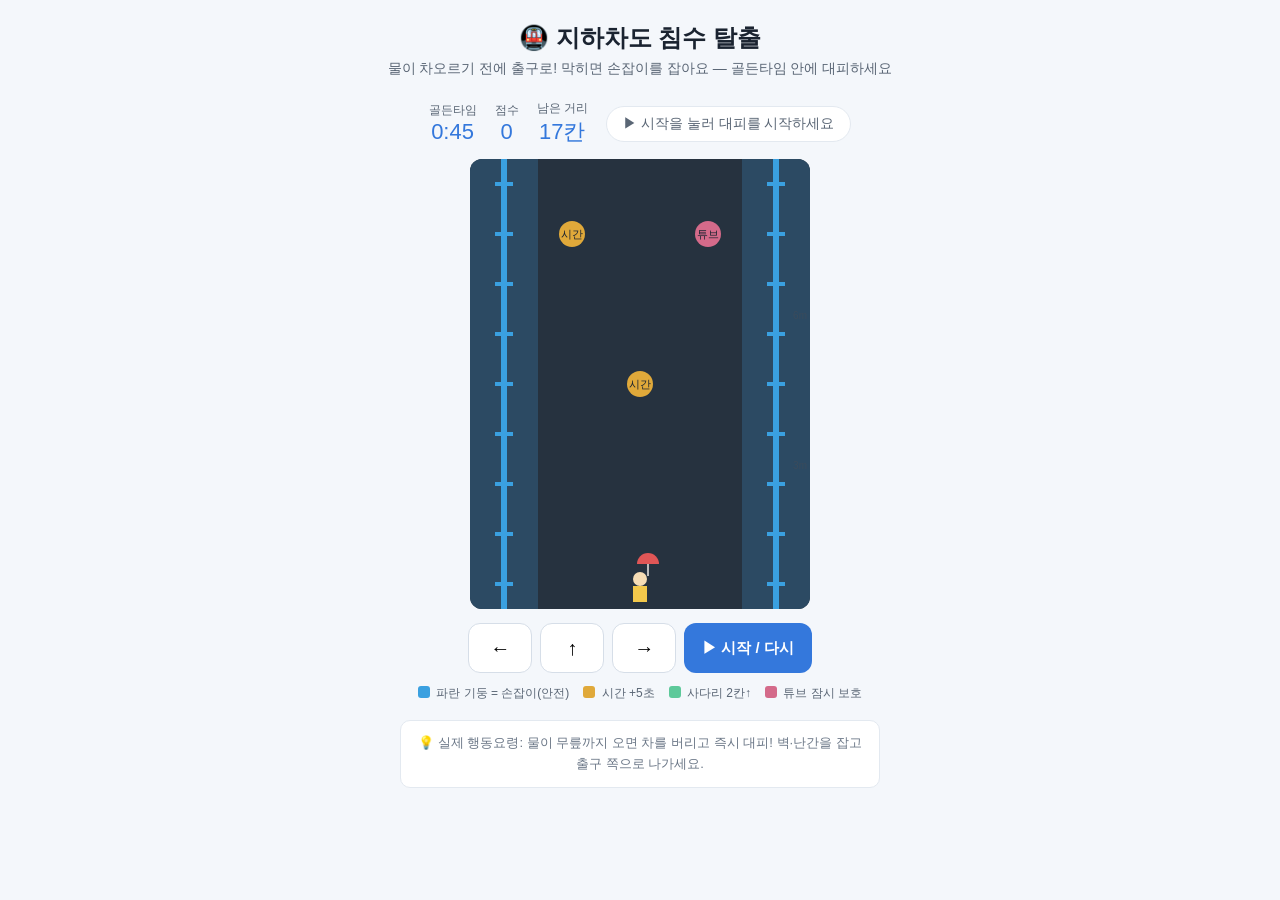
==== tunnel-escape-game/index.html @ 83df6b48 "ADD" ====
<!DOCTYPE html>
<html lang="ko">
<head>
  <meta charset="UTF-8" />
  <meta name="viewport" content="width=device-width, initial-scale=1.0" />
  <title>지하차도 침수 탈출 게임</title>
  <link rel="stylesheet" href="style.css" />
</head>
<body>
  <header>
    <h1>🚇 지하차도 침수 탈출</h1>
    <p class="subtitle">물이 차오르기 전에 출구로! 막히면 손잡이를 잡아요 — 골든타임 안에 대피하세요</p>
  </header>

  <div class="hud">
    <div class="stat"><span>골든타임</span><b id="timer">0:45</b></div>
    <div class="stat"><span>점수</span><b id="score">0</b></div>
    <div class="stat"><span>남은 거리</span><b id="dist">—</b></div>
    <div id="status" class="status">▶ 시작을 눌러 대피를 시작하세요</div>
  </div>

  <canvas id="game" width="340" height="450"></canvas>

  <div class="controls">
    <button id="left"  aria-label="왼쪽">←</button>
    <button id="up"    aria-label="앞으로">↑</button>
    <button id="right" aria-label="오른쪽">→</button>
    <button id="start" class="start">▶ 시작 / 다시</button>
  </div>

  <div class="legend">
    <span><i class="sw rail"></i> 파란 기둥 = 손잡이(안전)</span>
    <span><i class="sw time"></i> 시간 +5초</span>
    <span><i class="sw ladder"></i> 사다리 2칸↑</span>
    <span><i class="sw tube"></i> 튜브 잠시 보호</span>
  </div>

  <footer>
    <p>💡 실제 행동요령: 물이 무릎까지 오면 차를 버리고 즉시 대피! 벽·난간을 잡고 출구 쪽으로 나가세요.</p>
  </footer>

  <script src="game.js"></script>
</body>
</html>
---- tunnel-escape-game/style.css ----
/* =========================================================
   지하차도 침수 탈출 게임 — 스타일
   ========================================================= */
* { box-sizing: border-box; }
body {
  margin: 0;
  font-family: "Pretendard", -apple-system, "Segoe UI", sans-serif;
  background: #f4f7fb;
  color: #1a2330;
  text-align: center;
}

header { padding: 22px 20px 8px; }
header h1 { margin: 0; font-size: 24px; font-weight: 600; }
.subtitle { margin: 6px 0 0; color: #5a6675; font-size: 14px; }

.hud {
  display: flex;
  gap: 18px;
  justify-content: center;
  align-items: center;
  flex-wrap: wrap;
  margin: 14px 0 12px;
}
.stat { display: flex; flex-direction: column; }
.stat span { font-size: 12px; color: #5a6675; }
.stat b { font-size: 22px; font-weight: 500; color: #3478dc; }
.status {
  font-size: 14px;
  color: #5a6675;
  background: #fff;
  border: 1px solid #e3e9f0;
  border-radius: 999px;
  padding: 8px 16px;
}

canvas {
  display: block;
  margin: 0 auto;
  border-radius: 12px;
  background: #21303f;
  max-width: 100%;
  touch-action: manipulation;
}

.controls {
  display: flex;
  gap: 8px;
  justify-content: center;
  margin-top: 14px;
  flex-wrap: wrap;
}
.controls button {
  width: 64px;
  height: 50px;
  font-size: 20px;
  border: 1px solid #d6dee8;
  background: #fff;
  border-radius: 12px;
  cursor: pointer;
}
.controls button:active { transform: scale(0.96); }
.controls .start {
  width: auto;
  padding: 0 18px;
  font-size: 15px;
  font-weight: 600;
  color: #fff;
  background: #3478dc;
  border: none;
}

.legend {
  display: flex;
  gap: 14px;
  justify-content: center;
  flex-wrap: wrap;
  margin-top: 12px;
  font-size: 12px;
  color: #5a6675;
}
.legend i.sw {
  display: inline-block;
  width: 12px; height: 12px;
  border-radius: 3px;
  vertical-align: -1px;
  margin-right: 3px;
}
.sw.rail   { background: #3aa0e0; }
.sw.time   { background: #e0a93a; }
.sw.ladder { background: #5dc99a; }
.sw.tube   { background: #d46a8a; }

footer {
  margin: 18px auto 30px;
  max-width: 480px;
  padding: 12px 16px;
  font-size: 13px;
  color: #6b7787;
  background: #fff;
  border: 1px solid #e3e9f0;
  border-radius: 10px;
}
footer p { margin: 0; line-height: 1.6; }
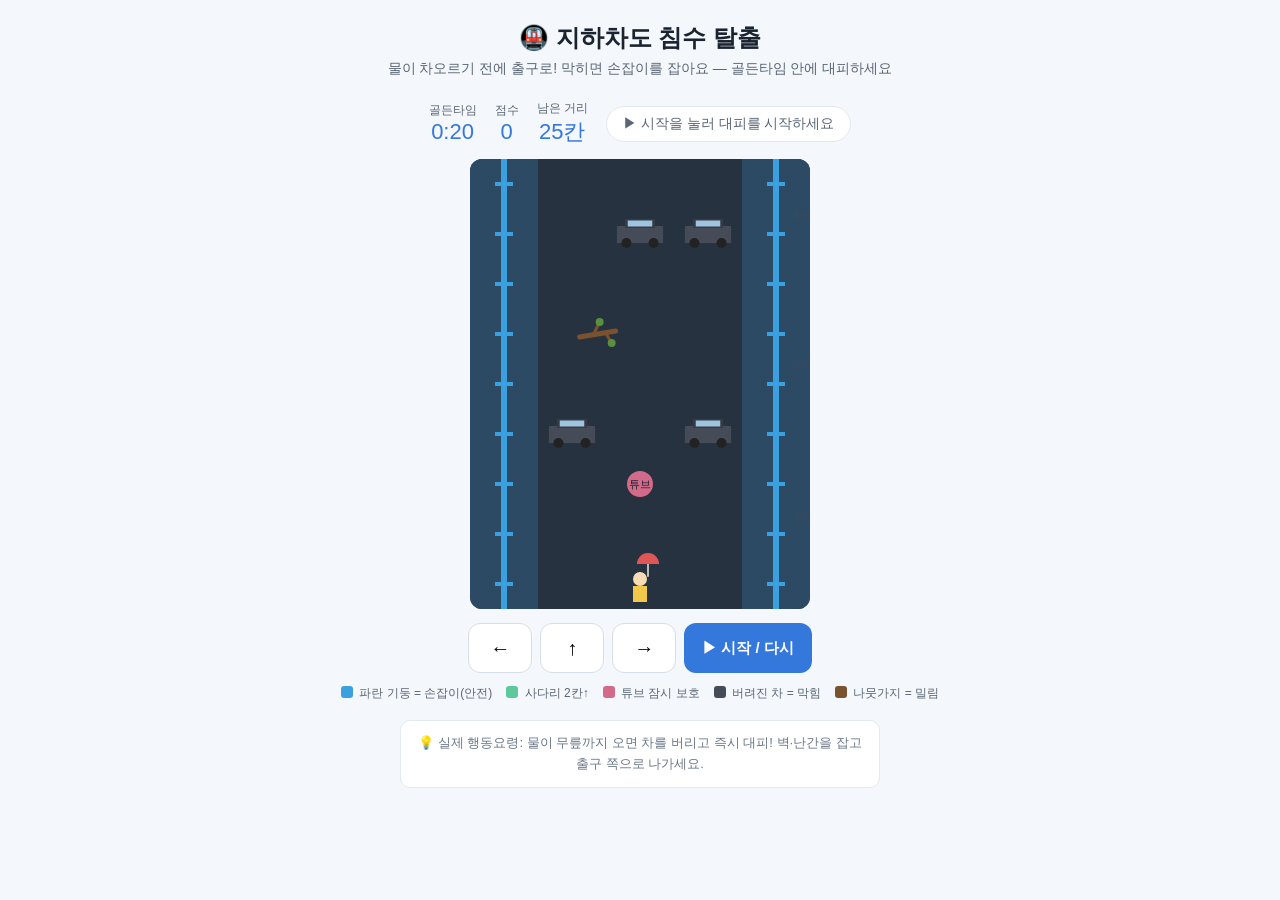
==== commit 1b6b7e51: "fix_balance" ====
--- a/tunnel-escape-game/index.html
+++ b/tunnel-escape-game/index.html
@@ -30,9 +30,10 @@
 
   <div class="legend">
     <span><i class="sw rail"></i> 파란 기둥 = 손잡이(안전)</span>
-    <span><i class="sw time"></i> 시간 +5초</span>
     <span><i class="sw ladder"></i> 사다리 2칸↑</span>
     <span><i class="sw tube"></i> 튜브 잠시 보호</span>
+    <span><i class="sw car"></i> 버려진 차 = 막힘</span>
+    <span><i class="sw branch"></i> 나뭇가지 = 밀림</span>
   </div>
 
   <footer>
--- a/tunnel-escape-game/style.css
+++ b/tunnel-escape-game/style.css
@@ -90,6 +90,8 @@
 .sw.time   { background: #e0a93a; }
 .sw.ladder { background: #5dc99a; }
 .sw.tube   { background: #d46a8a; }
+.sw.car    { background: #454c57; }
+.sw.branch { background: #7a5230; }
 
 footer {
   margin: 18px auto 30px;
